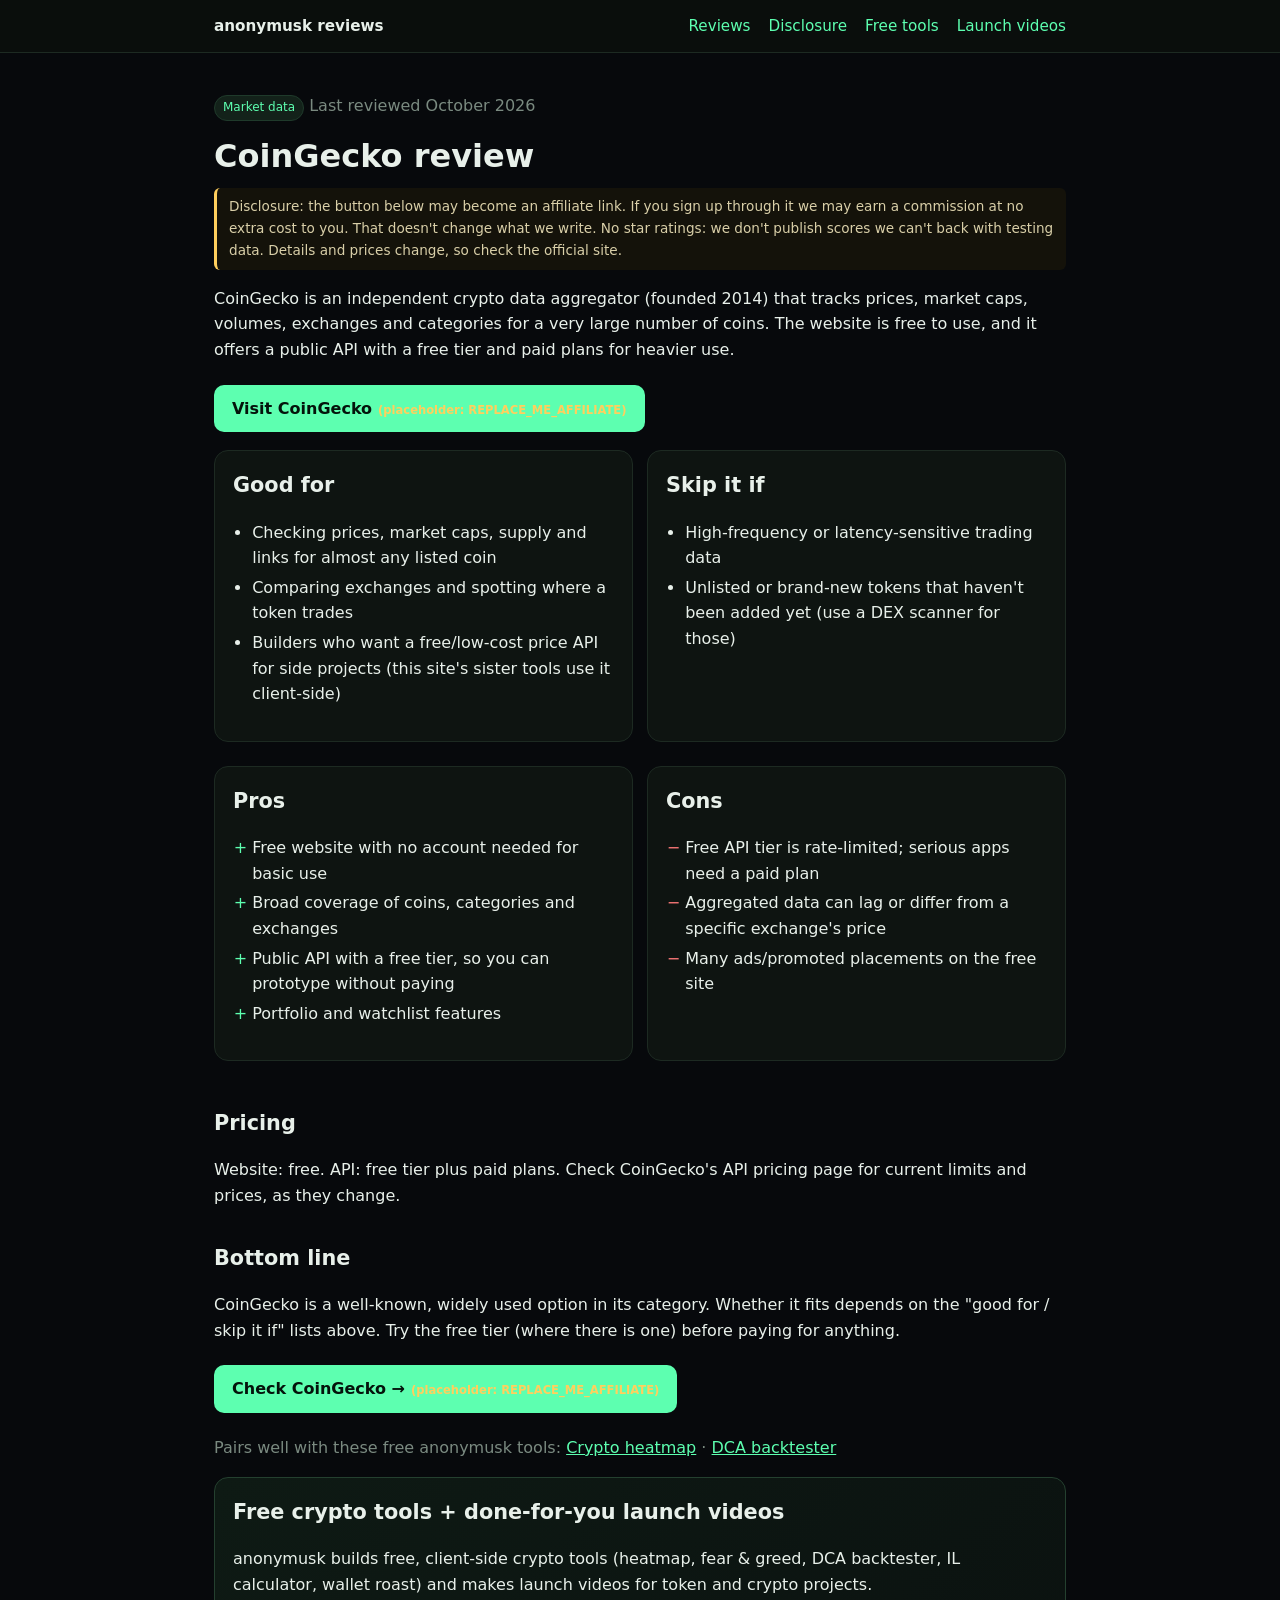
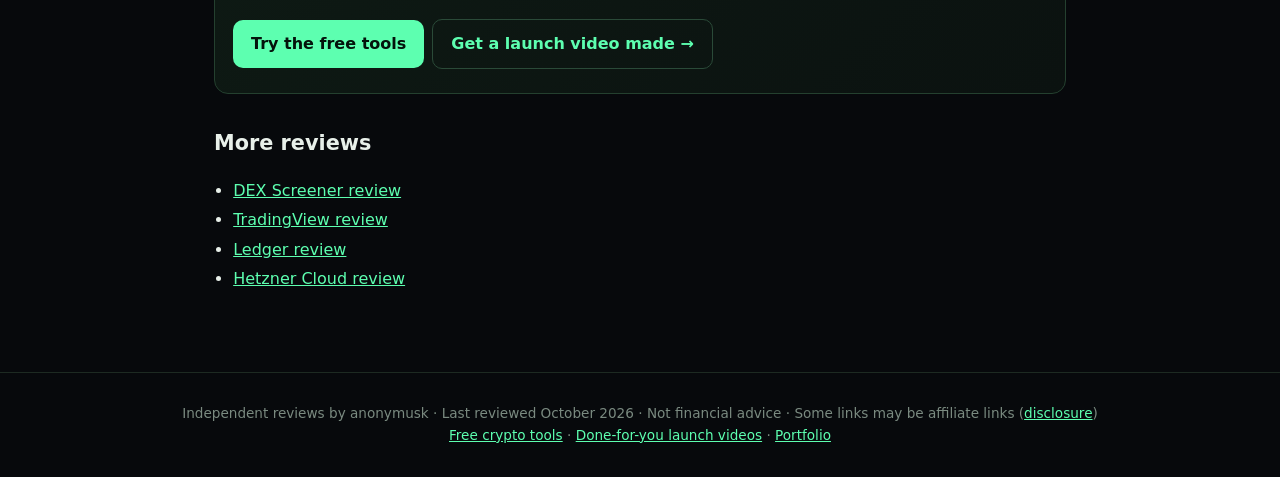
==== coingecko.html @ a6cdf736 "Crypto tool review site: 5 reviews (CoinGecko, DEX Screener, TradingView, Ledger, Hetzner), affiliat" ====
<!doctype html><html lang="en"><head><meta charset="utf-8"><meta name="viewport" content="width=device-width,initial-scale=1">
<title>CoinGecko Review (2026): Free Crypto Price Data &amp; API — Who It&#x27;s For</title><meta name="description" content="Honest CoinGecko review: what the free site and API are good for, the limits, and alternatives. No fake ratings."><link rel="canonical" href="https://anonymusk7.github.io/anonymusk-reviews/coingecko.html">
<meta property="og:title" content="CoinGecko Review (2026): Free Crypto Price Data &amp; API — Who It&#x27;s For"><meta property="og:description" content="Honest CoinGecko review: what the free site and API are good for, the limits, and alternatives. No fake ratings."><meta property="og:type" content="website"><meta property="og:url" content="https://anonymusk7.github.io/anonymusk-reviews/coingecko.html">
<meta name="twitter:card" content="summary"><link rel="stylesheet" href="style.css"><script src="affiliates.js" defer></script><script type="application/ld+json">{"@context": "https://schema.org", "@type": "Article", "headline": "CoinGecko Review (2026): Free Crypto Price Data & API \u2014 Who It's For", "description": "Honest CoinGecko review: what the free site and API are good for, the limits, and alternatives. No fake ratings.", "about": {"@type": "SoftwareApplication", "name": "CoinGecko", "url": "https://www.coingecko.com/"}, "author": {"@type": "Organization", "name": "anonymusk"}, "dateModified": "2026-10-17"}</script></head><body>
<header class="top"><nav><a class="brand" href="index.html">anonymusk reviews</a><a href="index.html#reviews">Reviews</a><a href="disclosure.html">Disclosure</a><a href="https://anonymusk7.github.io/anonymusk-tools/">Free tools</a><a href="https://anonymusk7.github.io/anonymusk-tools/service.html">Launch videos</a></nav></header>
<main><p><span class="tag">Market data</span> <span class="muted">Last reviewed October 2026</span></p>
<h1>CoinGecko review</h1>
<p class="disclose">Disclosure: the button below may become an affiliate link. If you sign up through it we may earn a commission at no extra cost to you. That doesn't change what we write. No star ratings: we don't publish scores we can't back with testing data. Details and prices change, so check the official site.</p>
<p>CoinGecko is an independent crypto data aggregator (founded 2014) that tracks prices, market caps, volumes, exchanges and categories for a very large number of coins. The website is free to use, and it offers a public API with a free tier and paid plans for heavier use.</p><a class="btn" data-aff="coingecko" href="https://www.coingecko.com/" rel="noopener" target="_blank">Visit CoinGecko<span class="ph">(placeholder: REPLACE_ME_AFFILIATE)</span></a>
<div class="cols"><div class="card"><h2 style="margin-top:0">Good for</h2><ul><li>Checking prices, market caps, supply and links for almost any listed coin</li><li>Comparing exchanges and spotting where a token trades</li><li>Builders who want a free/low-cost price API for side projects (this site&#x27;s sister tools use it client-side)</li></ul></div>
<div class="card"><h2 style="margin-top:0">Skip it if</h2><ul><li>High-frequency or latency-sensitive trading data</li><li>Unlisted or brand-new tokens that haven&#x27;t been added yet (use a DEX scanner for those)</li></ul></div></div>
<div class="cols"><div class="card pro"><h2 style="margin-top:0">Pros</h2><ul><li>Free website with no account needed for basic use</li><li>Broad coverage of coins, categories and exchanges</li><li>Public API with a free tier, so you can prototype without paying</li><li>Portfolio and watchlist features</li></ul></div>
<div class="card con"><h2 style="margin-top:0">Cons</h2><ul><li>Free API tier is rate-limited; serious apps need a paid plan</li><li>Aggregated data can lag or differ from a specific exchange&#x27;s price</li><li>Many ads/promoted placements on the free site</li></ul></div></div>
<h2>Pricing</h2><p>Website: free. API: free tier plus paid plans. Check CoinGecko&#x27;s API pricing page for current limits and prices, as they change.</p>
<h2>Bottom line</h2><p>CoinGecko is a well-known, widely used option in its category. Whether it fits depends on the "good for / skip it if" lists above. Try the free tier (where there is one) before paying for anything.</p>
<a class="btn" data-aff="coingecko" href="https://www.coingecko.com/" rel="noopener" target="_blank">Check CoinGecko →<span class="ph">(placeholder: REPLACE_ME_AFFILIATE)</span></a>
<p class="muted">Pairs well with these free anonymusk tools: <a href="https://anonymusk7.github.io/anonymusk-tools/crypto-heatmap.html">Crypto heatmap</a> · <a href="https://anonymusk7.github.io/anonymusk-tools/dca-backtester.html">DCA backtester</a></p>
<div class="card cta"><h2 style="margin-top:0">Free crypto tools + done-for-you launch videos</h2>
<p>anonymusk builds free, client-side crypto tools (heatmap, fear &amp; greed, DCA backtester, IL calculator, wallet roast) and makes launch videos for token and crypto projects.</p>
<a class="btn" href="https://anonymusk7.github.io/anonymusk-tools/">Try the free tools</a><a class="btn alt" href="https://anonymusk7.github.io/anonymusk-tools/service.html">Get a launch video made →</a></div><h2>More reviews</h2><ul><li><a href="dexscreener.html">DEX Screener review</a></li><li><a href="tradingview.html">TradingView review</a></li><li><a href="ledger.html">Ledger review</a></li><li><a href="hetzner.html">Hetzner Cloud review</a></li></ul></main>
<footer>Independent reviews by anonymusk · Last reviewed October 2026 · Not financial advice · Some links may be affiliate links (<a href="disclosure.html">disclosure</a>)<br>
<a href="https://anonymusk7.github.io/anonymusk-tools/">Free crypto tools</a> · <a href="https://anonymusk7.github.io/anonymusk-tools/service.html">Done-for-you launch videos</a> · <a href="https://anonymusk7.github.io/anonymusk/">Portfolio</a></footer></body></html>
---- style.css ----
*{box-sizing:border-box}body{margin:0;background:#07090c;color:#e8f0ea;font:16px/1.6 Inter,system-ui,-apple-system,sans-serif}
a{color:#5dffb0}main{max-width:900px;margin:auto;padding:24px}header.top{border-bottom:1px solid #1d2a22;background:#0a0e0c}
header.top nav{max-width:900px;margin:auto;padding:14px 24px;display:flex;gap:18px;flex-wrap:wrap;align-items:center}
header.top .brand{font-weight:800;color:#e8f0ea;text-decoration:none;margin-right:auto}header.top nav a{text-decoration:none;font-size:.95rem}
h1{font-size:2rem;line-height:1.2;margin:.3em 0}h2{margin-top:1.6em;font-size:1.3rem}.muted{color:#7a8a80}
.card{background:#0e1411;border:1px solid #1d2a22;border-radius:14px;padding:18px;margin:12px 0}
.grid{display:grid;grid-template-columns:repeat(auto-fill,minmax(260px,1fr));gap:14px}.grid .card{margin:0}
.card h3{margin:.2em 0}.tag{display:inline-block;font-size:.75rem;padding:2px 8px;border-radius:99px;background:#13221a;color:#5dffb0;border:1px solid #1f3a2b}
.btn{display:inline-block;background:#5dffb0;color:#04130b;font-weight:800;padding:11px 18px;border-radius:10px;text-decoration:none;margin:6px 8px 6px 0}
.btn.alt{background:transparent;color:#5dffb0;border:1px solid #2a4a38}.cols{display:grid;grid-template-columns:1fr 1fr;gap:14px}
@media(max-width:640px){.cols{grid-template-columns:1fr}h1{font-size:1.6rem}}
ul{padding-left:1.2em}li{margin:.25em 0}.pro li::marker{content:"+ ";color:#5dffb0}.con li::marker{content:"− ";color:#ff7a7a}
.disclose{font-size:.85rem;border-left:3px solid #ffcf5d;padding:8px 12px;background:#14120a;border-radius:6px;color:#d9cfa8}
.ph{font-size:.72rem;color:#ffcf5d;margin-left:6px}.cta{background:linear-gradient(135deg,#0e1a14,#0b1210);border:1px solid #24402f}
footer{text-align:center;padding:30px;color:#7a8a80;font-size:.85rem;border-top:1px solid #1d2a22;margin-top:40px}
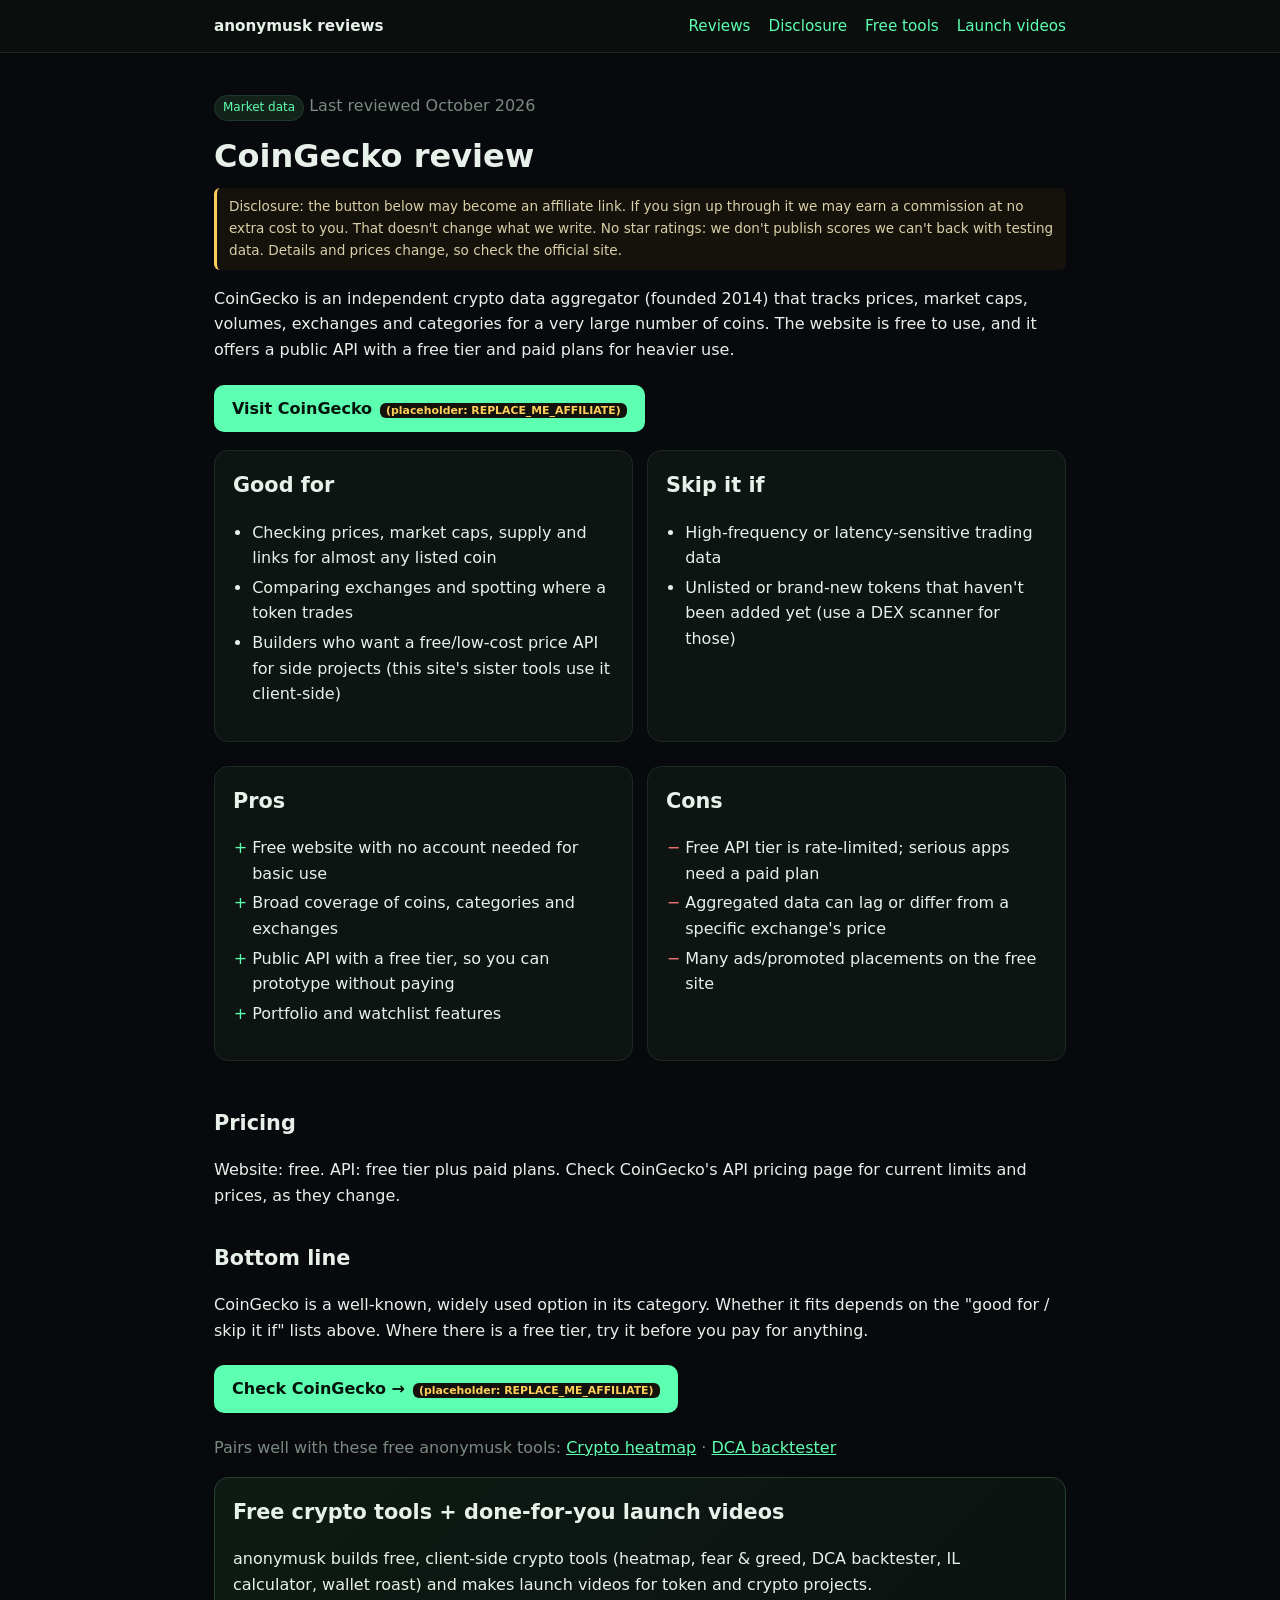
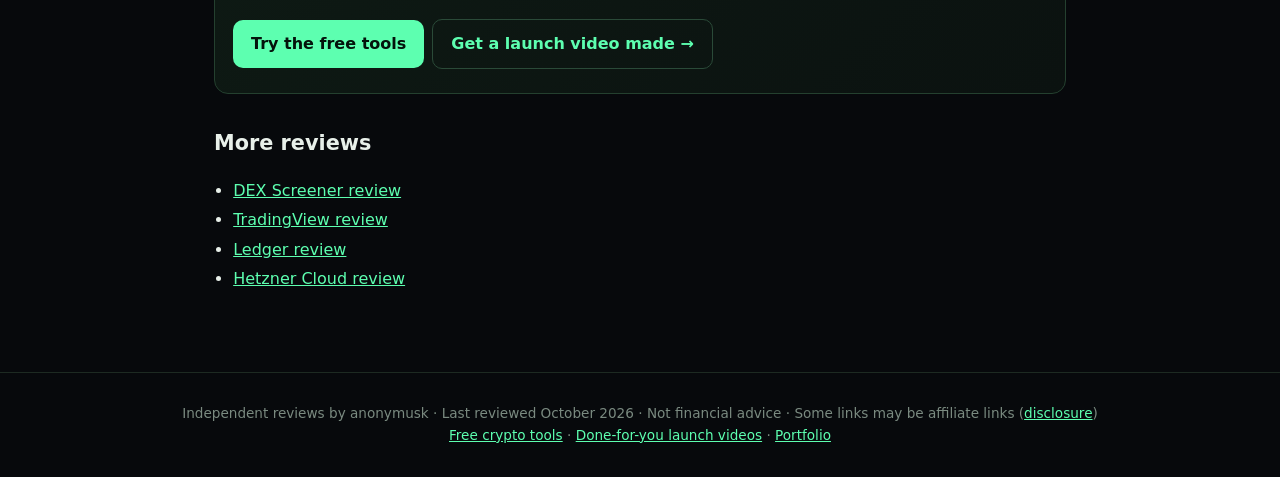
==== commit 9db98410: "readable placeholder tag, wording" ====
--- a/coingecko.html
+++ b/coingecko.html
@@ -12,7 +12,7 @@
 <div class="cols"><div class="card pro"><h2 style="margin-top:0">Pros</h2><ul><li>Free website with no account needed for basic use</li><li>Broad coverage of coins, categories and exchanges</li><li>Public API with a free tier, so you can prototype without paying</li><li>Portfolio and watchlist features</li></ul></div>
 <div class="card con"><h2 style="margin-top:0">Cons</h2><ul><li>Free API tier is rate-limited; serious apps need a paid plan</li><li>Aggregated data can lag or differ from a specific exchange&#x27;s price</li><li>Many ads/promoted placements on the free site</li></ul></div></div>
 <h2>Pricing</h2><p>Website: free. API: free tier plus paid plans. Check CoinGecko&#x27;s API pricing page for current limits and prices, as they change.</p>
-<h2>Bottom line</h2><p>CoinGecko is a well-known, widely used option in its category. Whether it fits depends on the "good for / skip it if" lists above. Try the free tier (where there is one) before paying for anything.</p>
+<h2>Bottom line</h2><p>CoinGecko is a well-known, widely used option in its category. Whether it fits depends on the "good for / skip it if" lists above. Where there is a free tier, try it before you pay for anything.</p>
 <a class="btn" data-aff="coingecko" href="https://www.coingecko.com/" rel="noopener" target="_blank">Check CoinGecko →<span class="ph">(placeholder: REPLACE_ME_AFFILIATE)</span></a>
 <p class="muted">Pairs well with these free anonymusk tools: <a href="https://anonymusk7.github.io/anonymusk-tools/crypto-heatmap.html">Crypto heatmap</a> · <a href="https://anonymusk7.github.io/anonymusk-tools/dca-backtester.html">DCA backtester</a></p>
 <div class="card cta"><h2 style="margin-top:0">Free crypto tools + done-for-you launch videos</h2>
--- a/style.css
+++ b/style.css
@@ -11,5 +11,5 @@
 @media(max-width:640px){.cols{grid-template-columns:1fr}h1{font-size:1.6rem}}
 ul{padding-left:1.2em}li{margin:.25em 0}.pro li::marker{content:"+ ";color:#5dffb0}.con li::marker{content:"− ";color:#ff7a7a}
 .disclose{font-size:.85rem;border-left:3px solid #ffcf5d;padding:8px 12px;background:#14120a;border-radius:6px;color:#d9cfa8}
-.ph{font-size:.72rem;color:#ffcf5d;margin-left:6px}.cta{background:linear-gradient(135deg,#0e1a14,#0b1210);border:1px solid #24402f}
+.ph{font-size:.68rem;color:#ffcf5d;background:#14120a;border-radius:6px;padding:1px 6px;margin-left:8px;font-weight:600}.cta{background:linear-gradient(135deg,#0e1a14,#0b1210);border:1px solid #24402f}
 footer{text-align:center;padding:30px;color:#7a8a80;font-size:.85rem;border-top:1px solid #1d2a22;margin-top:40px}
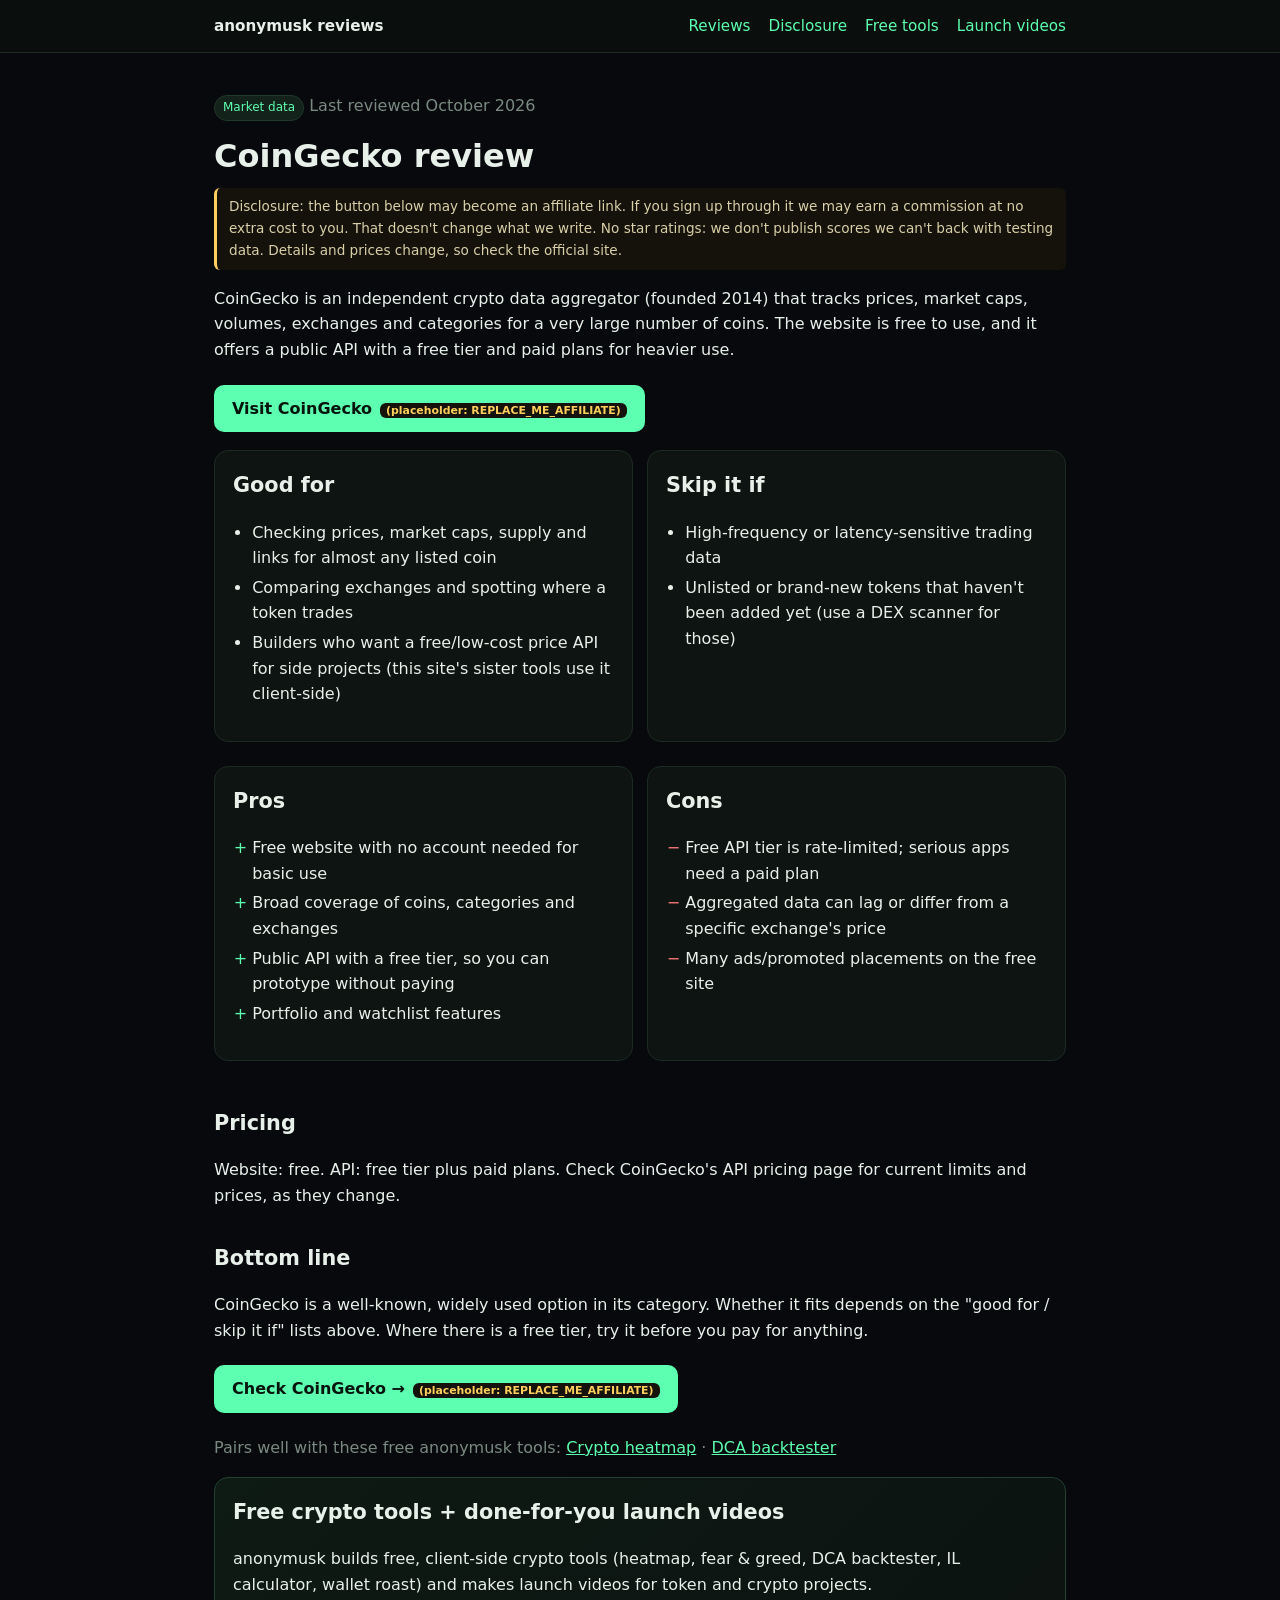
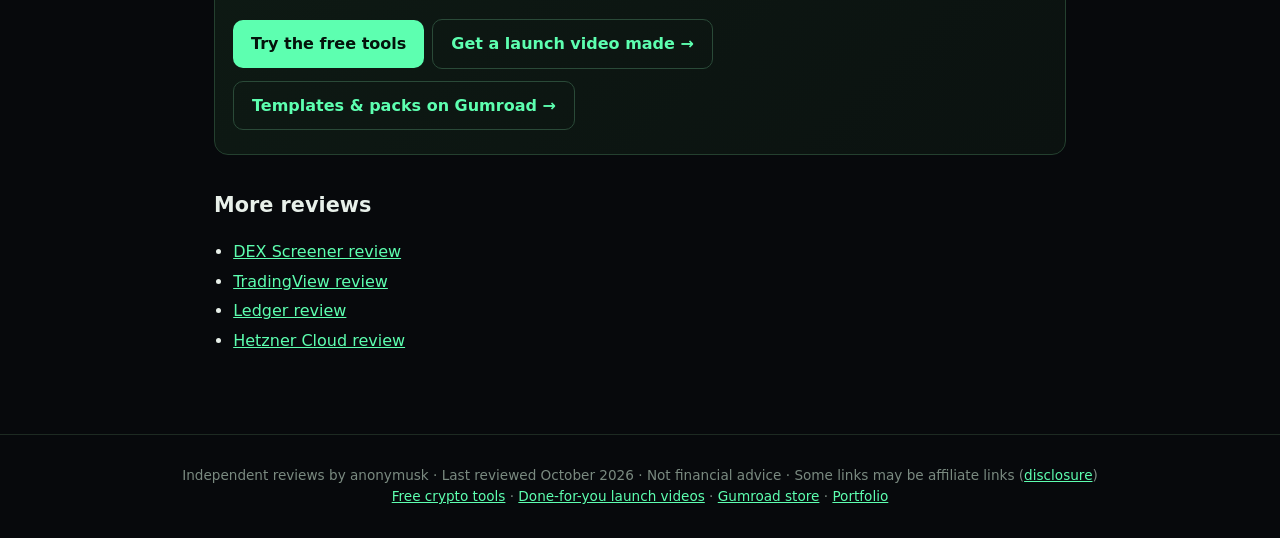
==== commit 9c4b9293: "Hetzner: mining is prohibited (per Hetzner T&C); Gumroad store cross-links; og:site_name; README bui" ====
--- a/coingecko.html
+++ b/coingecko.html
@@ -1,6 +1,6 @@
 <!doctype html><html lang="en"><head><meta charset="utf-8"><meta name="viewport" content="width=device-width,initial-scale=1">
 <title>CoinGecko Review (2026): Free Crypto Price Data &amp; API — Who It&#x27;s For</title><meta name="description" content="Honest CoinGecko review: what the free site and API are good for, the limits, and alternatives. No fake ratings."><link rel="canonical" href="https://anonymusk7.github.io/anonymusk-reviews/coingecko.html">
-<meta property="og:title" content="CoinGecko Review (2026): Free Crypto Price Data &amp; API — Who It&#x27;s For"><meta property="og:description" content="Honest CoinGecko review: what the free site and API are good for, the limits, and alternatives. No fake ratings."><meta property="og:type" content="website"><meta property="og:url" content="https://anonymusk7.github.io/anonymusk-reviews/coingecko.html">
+<meta property="og:title" content="CoinGecko Review (2026): Free Crypto Price Data &amp; API — Who It&#x27;s For"><meta property="og:description" content="Honest CoinGecko review: what the free site and API are good for, the limits, and alternatives. No fake ratings."><meta property="og:type" content="website"><meta property="og:site_name" content="anonymusk reviews"><meta property="og:url" content="https://anonymusk7.github.io/anonymusk-reviews/coingecko.html">
 <meta name="twitter:card" content="summary"><link rel="stylesheet" href="style.css"><script src="affiliates.js" defer></script><script type="application/ld+json">{"@context": "https://schema.org", "@type": "Article", "headline": "CoinGecko Review (2026): Free Crypto Price Data & API \u2014 Who It's For", "description": "Honest CoinGecko review: what the free site and API are good for, the limits, and alternatives. No fake ratings.", "about": {"@type": "SoftwareApplication", "name": "CoinGecko", "url": "https://www.coingecko.com/"}, "author": {"@type": "Organization", "name": "anonymusk"}, "dateModified": "2026-10-17"}</script></head><body>
 <header class="top"><nav><a class="brand" href="index.html">anonymusk reviews</a><a href="index.html#reviews">Reviews</a><a href="disclosure.html">Disclosure</a><a href="https://anonymusk7.github.io/anonymusk-tools/">Free tools</a><a href="https://anonymusk7.github.io/anonymusk-tools/service.html">Launch videos</a></nav></header>
 <main><p><span class="tag">Market data</span> <span class="muted">Last reviewed October 2026</span></p>
@@ -17,6 +17,6 @@
 <p class="muted">Pairs well with these free anonymusk tools: <a href="https://anonymusk7.github.io/anonymusk-tools/crypto-heatmap.html">Crypto heatmap</a> · <a href="https://anonymusk7.github.io/anonymusk-tools/dca-backtester.html">DCA backtester</a></p>
 <div class="card cta"><h2 style="margin-top:0">Free crypto tools + done-for-you launch videos</h2>
 <p>anonymusk builds free, client-side crypto tools (heatmap, fear &amp; greed, DCA backtester, IL calculator, wallet roast) and makes launch videos for token and crypto projects.</p>
-<a class="btn" href="https://anonymusk7.github.io/anonymusk-tools/">Try the free tools</a><a class="btn alt" href="https://anonymusk7.github.io/anonymusk-tools/service.html">Get a launch video made →</a></div><h2>More reviews</h2><ul><li><a href="dexscreener.html">DEX Screener review</a></li><li><a href="tradingview.html">TradingView review</a></li><li><a href="ledger.html">Ledger review</a></li><li><a href="hetzner.html">Hetzner Cloud review</a></li></ul></main>
+<a class="btn" href="https://anonymusk7.github.io/anonymusk-tools/">Try the free tools</a><a class="btn alt" href="https://anonymusk7.github.io/anonymusk-tools/service.html">Get a launch video made →</a><a class="btn alt" href="https://anonymusk.gumroad.com/">Templates &amp; packs on Gumroad →</a></div><h2>More reviews</h2><ul><li><a href="dexscreener.html">DEX Screener review</a></li><li><a href="tradingview.html">TradingView review</a></li><li><a href="ledger.html">Ledger review</a></li><li><a href="hetzner.html">Hetzner Cloud review</a></li></ul></main>
 <footer>Independent reviews by anonymusk · Last reviewed October 2026 · Not financial advice · Some links may be affiliate links (<a href="disclosure.html">disclosure</a>)<br>
-<a href="https://anonymusk7.github.io/anonymusk-tools/">Free crypto tools</a> · <a href="https://anonymusk7.github.io/anonymusk-tools/service.html">Done-for-you launch videos</a> · <a href="https://anonymusk7.github.io/anonymusk/">Portfolio</a></footer></body></html>+<a href="https://anonymusk7.github.io/anonymusk-tools/">Free crypto tools</a> · <a href="https://anonymusk7.github.io/anonymusk-tools/service.html">Done-for-you launch videos</a> · <a href="https://anonymusk.gumroad.com/">Gumroad store</a> · <a href="https://anonymusk7.github.io/anonymusk/">Portfolio</a></footer></body></html>
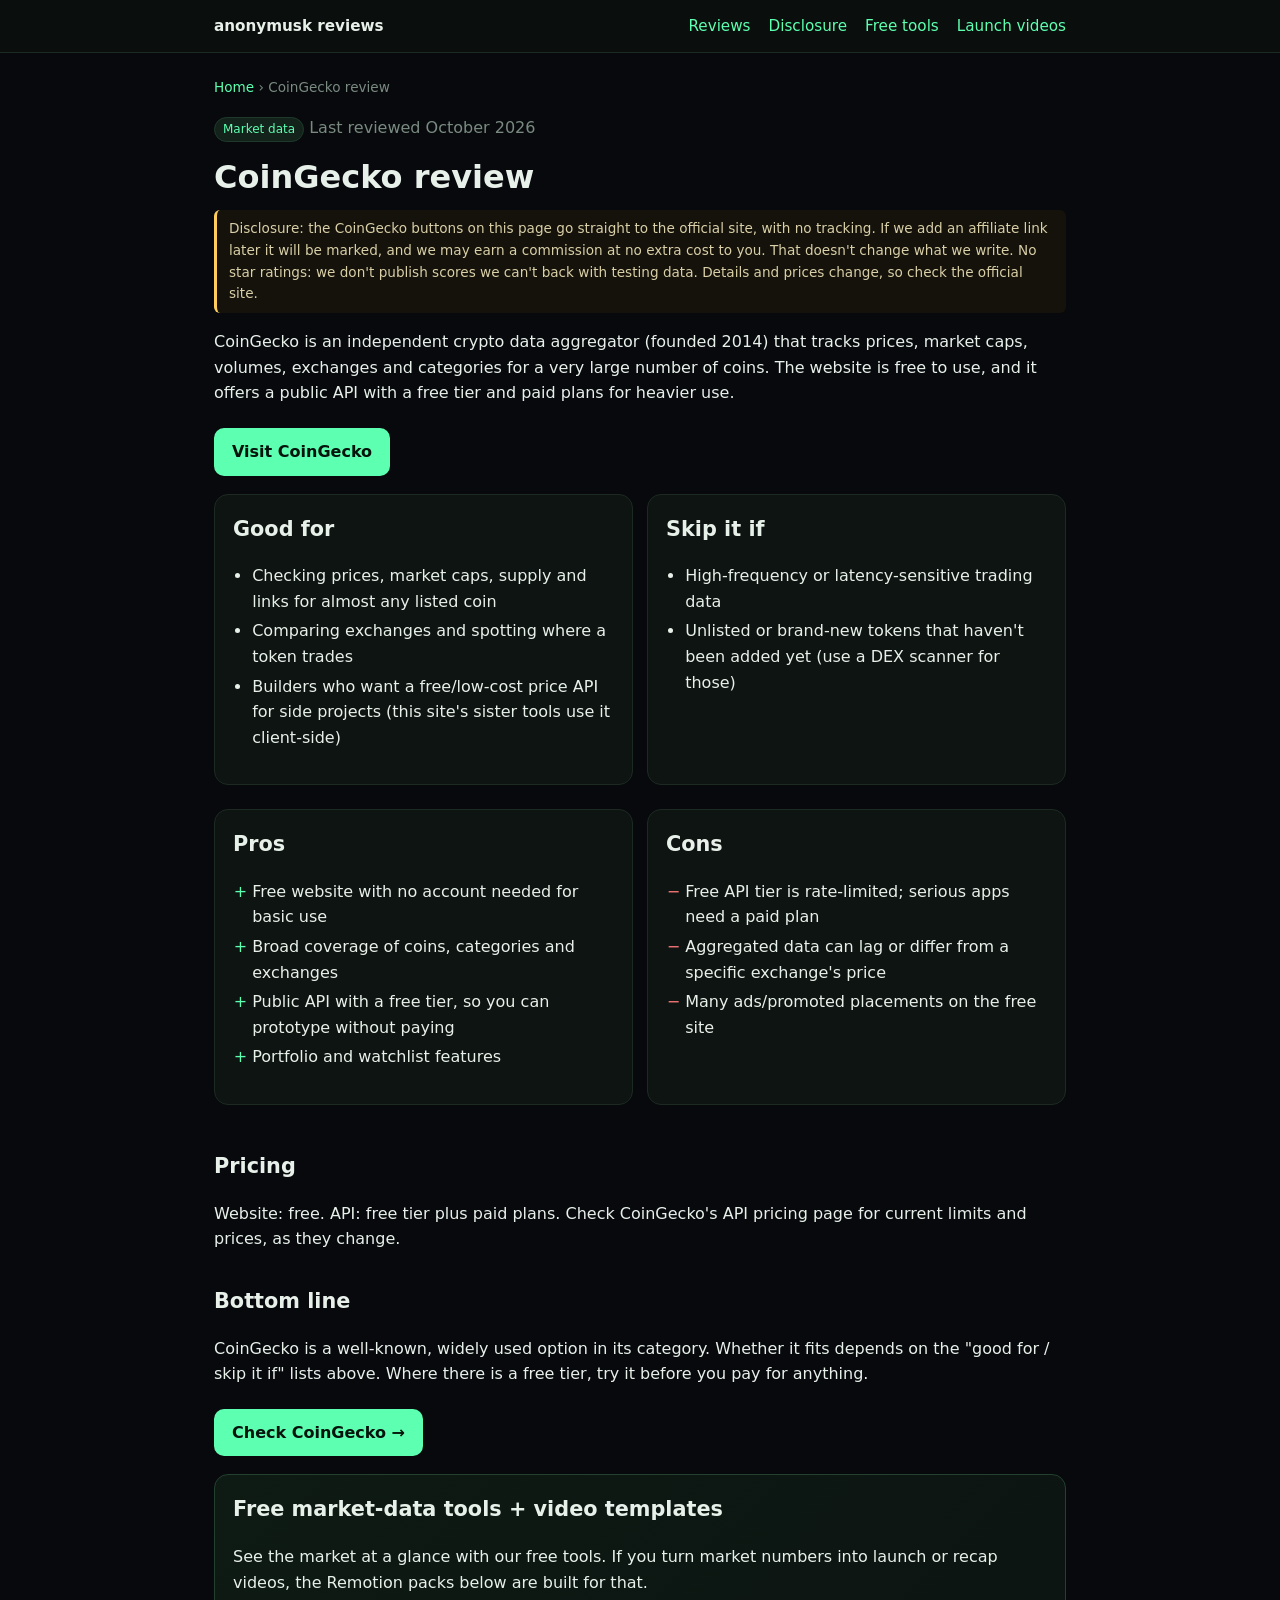
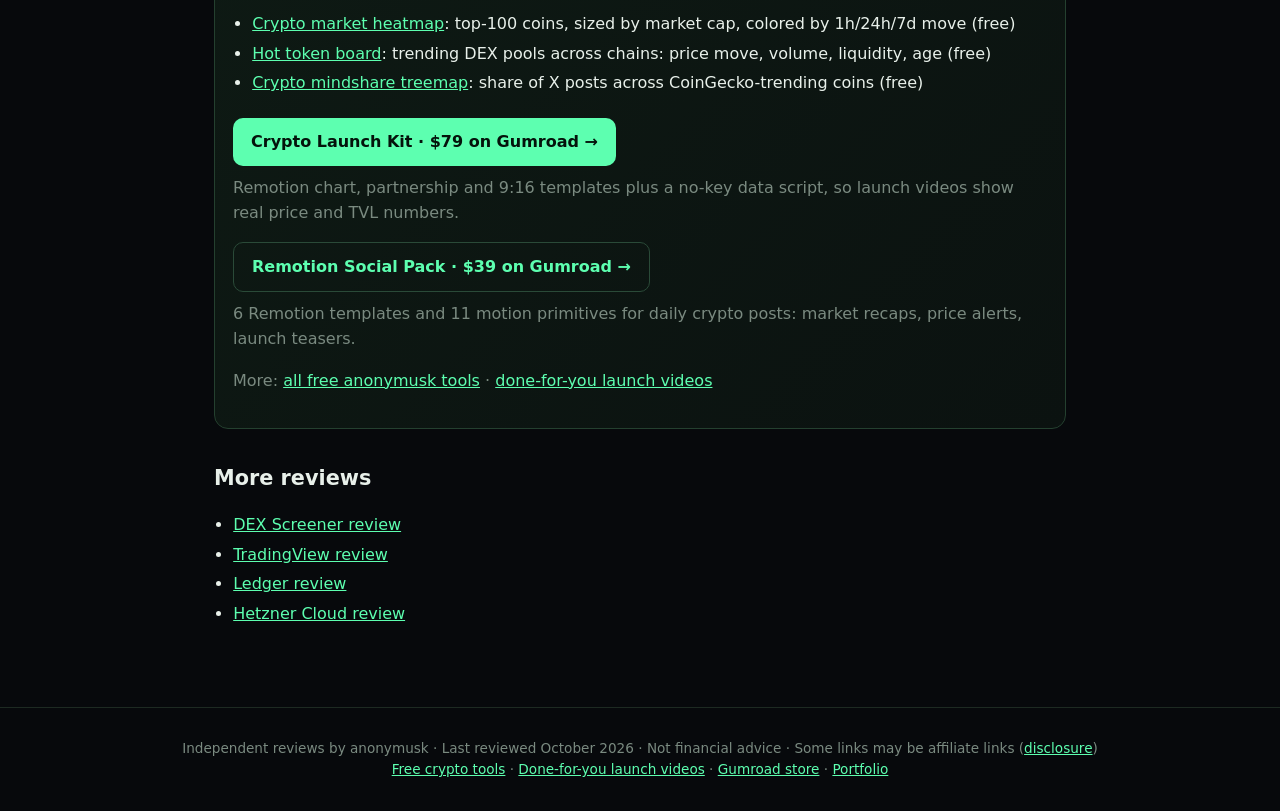
==== commit 704cf3b3: "Clean affiliate fallback (no placeholder text), per-review Gumroad/tool CTAs, og:image cards + summa" ====
--- a/coingecko.html
+++ b/coingecko.html
@@ -1,22 +1,26 @@
 <!doctype html><html lang="en"><head><meta charset="utf-8"><meta name="viewport" content="width=device-width,initial-scale=1">
 <title>CoinGecko Review (2026): Free Crypto Price Data &amp; API — Who It&#x27;s For</title><meta name="description" content="Honest CoinGecko review: what the free site and API are good for, the limits, and alternatives. No fake ratings."><link rel="canonical" href="https://anonymusk7.github.io/anonymusk-reviews/coingecko.html">
-<meta property="og:title" content="CoinGecko Review (2026): Free Crypto Price Data &amp; API — Who It&#x27;s For"><meta property="og:description" content="Honest CoinGecko review: what the free site and API are good for, the limits, and alternatives. No fake ratings."><meta property="og:type" content="website"><meta property="og:site_name" content="anonymusk reviews"><meta property="og:url" content="https://anonymusk7.github.io/anonymusk-reviews/coingecko.html">
-<meta name="twitter:card" content="summary"><link rel="stylesheet" href="style.css"><script src="affiliates.js" defer></script><script type="application/ld+json">{"@context": "https://schema.org", "@type": "Article", "headline": "CoinGecko Review (2026): Free Crypto Price Data & API \u2014 Who It's For", "description": "Honest CoinGecko review: what the free site and API are good for, the limits, and alternatives. No fake ratings.", "about": {"@type": "SoftwareApplication", "name": "CoinGecko", "url": "https://www.coingecko.com/"}, "author": {"@type": "Organization", "name": "anonymusk"}, "dateModified": "2026-10-17"}</script></head><body>
-<header class="top"><nav><a class="brand" href="index.html">anonymusk reviews</a><a href="index.html#reviews">Reviews</a><a href="disclosure.html">Disclosure</a><a href="https://anonymusk7.github.io/anonymusk-tools/">Free tools</a><a href="https://anonymusk7.github.io/anonymusk-tools/service.html">Launch videos</a></nav></header>
-<main><p><span class="tag">Market data</span> <span class="muted">Last reviewed October 2026</span></p>
+<link rel="icon" href="favicon.svg" type="image/svg+xml"><link rel="icon" href="favicon-32.png" sizes="32x32" type="image/png"><link rel="apple-touch-icon" href="apple-touch-icon.png">
+<meta property="og:title" content="CoinGecko Review (2026): Free Crypto Price Data &amp; API — Who It&#x27;s For"><meta property="og:description" content="Honest CoinGecko review: what the free site and API are good for, the limits, and alternatives. No fake ratings."><meta property="og:type" content="article"><meta property="og:site_name" content="anonymusk reviews"><meta property="og:url" content="https://anonymusk7.github.io/anonymusk-reviews/coingecko.html">
+<meta property="og:image" content="https://anonymusk7.github.io/anonymusk-reviews/og-coingecko.png"><meta property="og:image:width" content="1200"><meta property="og:image:height" content="630"><meta property="og:image:type" content="image/png"><meta property="og:image:alt" content="CoinGecko review on anonymusk reviews"><meta property="article:published_time" content="2026-10-17"><meta property="article:modified_time" content="2026-10-17">
+<meta name="twitter:card" content="summary_large_image"><meta name="twitter:title" content="CoinGecko Review (2026): Free Crypto Price Data &amp; API — Who It&#x27;s For"><meta name="twitter:description" content="Honest CoinGecko review: what the free site and API are good for, the limits, and alternatives. No fake ratings."><meta name="twitter:image" content="https://anonymusk7.github.io/anonymusk-reviews/og-coingecko.png"><meta name="twitter:image:alt" content="CoinGecko review on anonymusk reviews">
+<link rel="stylesheet" href="style.css"><script src="affiliates.js" defer></script><script type="application/ld+json">{"@context": "https://schema.org", "@graph": [{"@type": "Article", "@id": "https://anonymusk7.github.io/anonymusk-reviews/coingecko.html#article", "headline": "CoinGecko Review (2026): Free Crypto Price Data & API — Who It's For", "description": "Honest CoinGecko review: what the free site and API are good for, the limits, and alternatives. No fake ratings.", "image": {"@type": "ImageObject", "url": "https://anonymusk7.github.io/anonymusk-reviews/og-coingecko.png", "width": 1200, "height": 630}, "datePublished": "2026-10-17", "dateModified": "2026-10-17", "author": {"@type": "Organization", "name": "anonymusk", "url": "https://anonymusk7.github.io/anonymusk-reviews/"}, "publisher": {"@type": "Organization", "@id": "https://anonymusk7.github.io/anonymusk-reviews/#org", "name": "anonymusk", "url": "https://anonymusk7.github.io/anonymusk-reviews/", "logo": {"@type": "ImageObject", "url": "https://anonymusk7.github.io/anonymusk-reviews/logo.png", "width": 512, "height": 512}, "sameAs": ["https://x.com/aloo51523593330", "https://github.com/anonymusk7"]}, "mainEntityOfPage": {"@type": "WebPage", "@id": "https://anonymusk7.github.io/anonymusk-reviews/coingecko.html"}, "about": {"@type": "SoftwareApplication", "name": "CoinGecko", "url": "https://www.coingecko.com/"}, "inLanguage": "en"}, {"@type": "BreadcrumbList", "itemListElement": [{"@type": "ListItem", "position": 1, "name": "Home", "item": "https://anonymusk7.github.io/anonymusk-reviews/"}, {"@type": "ListItem", "position": 2, "name": "CoinGecko review", "item": "https://anonymusk7.github.io/anonymusk-reviews/coingecko.html"}]}]}</script></head><body>
+<a class="skip" href="#main">Skip to content</a>
+<header class="top"><nav aria-label="Main"><a class="brand" href="./">anonymusk reviews</a><a href="./#reviews">Reviews</a><a href="disclosure.html">Disclosure</a><a href="https://anonymusk7.github.io/anonymusk-tools/">Free tools</a><a href="https://anonymusk7.github.io/anonymusk-tools/service.html">Launch videos</a></nav></header>
+<main id="main"><nav class="crumbs" aria-label="Breadcrumb"><a href="./">Home</a> › <span aria-current="page">CoinGecko review</span></nav>
+<p><span class="tag">Market data</span> <span class="muted">Last reviewed October 2026</span></p>
 <h1>CoinGecko review</h1>
-<p class="disclose">Disclosure: the button below may become an affiliate link. If you sign up through it we may earn a commission at no extra cost to you. That doesn't change what we write. No star ratings: we don't publish scores we can't back with testing data. Details and prices change, so check the official site.</p>
-<p>CoinGecko is an independent crypto data aggregator (founded 2014) that tracks prices, market caps, volumes, exchanges and categories for a very large number of coins. The website is free to use, and it offers a public API with a free tier and paid plans for heavier use.</p><a class="btn" data-aff="coingecko" href="https://www.coingecko.com/" rel="noopener" target="_blank">Visit CoinGecko<span class="ph">(placeholder: REPLACE_ME_AFFILIATE)</span></a>
-<div class="cols"><div class="card"><h2 style="margin-top:0">Good for</h2><ul><li>Checking prices, market caps, supply and links for almost any listed coin</li><li>Comparing exchanges and spotting where a token trades</li><li>Builders who want a free/low-cost price API for side projects (this site&#x27;s sister tools use it client-side)</li></ul></div>
-<div class="card"><h2 style="margin-top:0">Skip it if</h2><ul><li>High-frequency or latency-sensitive trading data</li><li>Unlisted or brand-new tokens that haven&#x27;t been added yet (use a DEX scanner for those)</li></ul></div></div>
-<div class="cols"><div class="card pro"><h2 style="margin-top:0">Pros</h2><ul><li>Free website with no account needed for basic use</li><li>Broad coverage of coins, categories and exchanges</li><li>Public API with a free tier, so you can prototype without paying</li><li>Portfolio and watchlist features</li></ul></div>
-<div class="card con"><h2 style="margin-top:0">Cons</h2><ul><li>Free API tier is rate-limited; serious apps need a paid plan</li><li>Aggregated data can lag or differ from a specific exchange&#x27;s price</li><li>Many ads/promoted placements on the free site</li></ul></div></div>
+<p class="disclose">Disclosure: the CoinGecko buttons on this page go straight to the official site, with no tracking. If we add an affiliate link later it will be marked, and we may earn a commission at no extra cost to you. That doesn't change what we write. No star ratings: we don't publish scores we can't back with testing data. Details and prices change, so check the official site.</p>
+<p>CoinGecko is an independent crypto data aggregator (founded 2014) that tracks prices, market caps, volumes, exchanges and categories for a very large number of coins. The website is free to use, and it offers a public API with a free tier and paid plans for heavier use.</p><a class="btn" data-aff="coingecko" href="https://www.coingecko.com/" rel="noopener" target="_blank">Visit CoinGecko<span class="sr-only"> (opens in new tab)</span></a>
+<div class="cols"><div class="card"><h2>Good for</h2><ul><li>Checking prices, market caps, supply and links for almost any listed coin</li><li>Comparing exchanges and spotting where a token trades</li><li>Builders who want a free/low-cost price API for side projects (this site&#x27;s sister tools use it client-side)</li></ul></div>
+<div class="card"><h2>Skip it if</h2><ul><li>High-frequency or latency-sensitive trading data</li><li>Unlisted or brand-new tokens that haven&#x27;t been added yet (use a DEX scanner for those)</li></ul></div></div>
+<div class="cols"><div class="card pro"><h2>Pros</h2><ul><li>Free website with no account needed for basic use</li><li>Broad coverage of coins, categories and exchanges</li><li>Public API with a free tier, so you can prototype without paying</li><li>Portfolio and watchlist features</li></ul></div>
+<div class="card con"><h2>Cons</h2><ul><li>Free API tier is rate-limited; serious apps need a paid plan</li><li>Aggregated data can lag or differ from a specific exchange&#x27;s price</li><li>Many ads/promoted placements on the free site</li></ul></div></div>
 <h2>Pricing</h2><p>Website: free. API: free tier plus paid plans. Check CoinGecko&#x27;s API pricing page for current limits and prices, as they change.</p>
 <h2>Bottom line</h2><p>CoinGecko is a well-known, widely used option in its category. Whether it fits depends on the "good for / skip it if" lists above. Where there is a free tier, try it before you pay for anything.</p>
-<a class="btn" data-aff="coingecko" href="https://www.coingecko.com/" rel="noopener" target="_blank">Check CoinGecko →<span class="ph">(placeholder: REPLACE_ME_AFFILIATE)</span></a>
-<p class="muted">Pairs well with these free anonymusk tools: <a href="https://anonymusk7.github.io/anonymusk-tools/crypto-heatmap.html">Crypto heatmap</a> · <a href="https://anonymusk7.github.io/anonymusk-tools/dca-backtester.html">DCA backtester</a></p>
-<div class="card cta"><h2 style="margin-top:0">Free crypto tools + done-for-you launch videos</h2>
-<p>anonymusk builds free, client-side crypto tools (heatmap, fear &amp; greed, DCA backtester, IL calculator, wallet roast) and makes launch videos for token and crypto projects.</p>
-<a class="btn" href="https://anonymusk7.github.io/anonymusk-tools/">Try the free tools</a><a class="btn alt" href="https://anonymusk7.github.io/anonymusk-tools/service.html">Get a launch video made →</a><a class="btn alt" href="https://anonymusk.gumroad.com/">Templates &amp; packs on Gumroad →</a></div><h2>More reviews</h2><ul><li><a href="dexscreener.html">DEX Screener review</a></li><li><a href="tradingview.html">TradingView review</a></li><li><a href="ledger.html">Ledger review</a></li><li><a href="hetzner.html">Hetzner Cloud review</a></li></ul></main>
+<a class="btn" data-aff="coingecko" href="https://www.coingecko.com/" rel="noopener" target="_blank">Check CoinGecko →<span class="sr-only"> (opens in new tab)</span></a>
+<div class="card cta"><h2>Free market-data tools + video templates</h2><p>See the market at a glance with our free tools. If you turn market numbers into launch or recap videos, the Remotion packs below are built for that.</p>
+<ul><li><a href="https://anonymusk7.github.io/anonymusk-tools/crypto-heatmap.html">Crypto market heatmap</a>: top-100 coins, sized by market cap, colored by 1h/24h/7d move (free)</li><li><a href="https://anonymusk7.github.io/anonymusk-tools/trending.html">Hot token board</a>: trending DEX pools across chains: price move, volume, liquidity, age (free)</li><li><a href="https://anonymusk7.github.io/anonymusk-tools/mindshare.html">Crypto mindshare treemap</a>: share of X posts across CoinGecko-trending coins (free)</li></ul><div class="prod"><a class="btn" href="https://anonymusk.gumroad.com/l/ksgvlu">Crypto Launch Kit · $79 on Gumroad →</a><p class="muted">Remotion chart, partnership and 9:16 templates plus a no-key data script, so launch videos show real price and TVL numbers.</p></div><div class="prod"><a class="btn alt" href="https://anonymusk.gumroad.com/l/jwpkty">Remotion Social Pack · $39 on Gumroad →</a><p class="muted">6 Remotion templates and 11 motion primitives for daily crypto posts: market recaps, price alerts, launch teasers.</p></div>
+<p class="muted">More: <a href="https://anonymusk7.github.io/anonymusk-tools/">all free anonymusk tools</a> · <a href="https://anonymusk7.github.io/anonymusk-tools/service.html">done-for-you launch videos</a></p></div><h2>More reviews</h2><ul><li><a href="dexscreener.html">DEX Screener review</a></li><li><a href="tradingview.html">TradingView review</a></li><li><a href="ledger.html">Ledger review</a></li><li><a href="hetzner.html">Hetzner Cloud review</a></li></ul></main>
 <footer>Independent reviews by anonymusk · Last reviewed October 2026 · Not financial advice · Some links may be affiliate links (<a href="disclosure.html">disclosure</a>)<br>
 <a href="https://anonymusk7.github.io/anonymusk-tools/">Free crypto tools</a> · <a href="https://anonymusk7.github.io/anonymusk-tools/service.html">Done-for-you launch videos</a> · <a href="https://anonymusk.gumroad.com/">Gumroad store</a> · <a href="https://anonymusk7.github.io/anonymusk/">Portfolio</a></footer></body></html>
--- a/style.css
+++ b/style.css
@@ -2,7 +2,10 @@
 a{color:#5dffb0}main{max-width:900px;margin:auto;padding:24px}header.top{border-bottom:1px solid #1d2a22;background:#0a0e0c}
 header.top nav{max-width:900px;margin:auto;padding:14px 24px;display:flex;gap:18px;flex-wrap:wrap;align-items:center}
 header.top .brand{font-weight:800;color:#e8f0ea;text-decoration:none;margin-right:auto}header.top nav a{text-decoration:none;font-size:.95rem}
-h1{font-size:2rem;line-height:1.2;margin:.3em 0}h2{margin-top:1.6em;font-size:1.3rem}.muted{color:#7a8a80}
+.skip{position:absolute;left:-9999px;top:8px;background:#5dffb0;color:#04130b;padding:8px 14px;border-radius:8px;font-weight:800;z-index:10}.skip:focus{left:8px}
+.sr-only{position:absolute;width:1px;height:1px;padding:0;margin:-1px;overflow:hidden;clip:rect(0,0,0,0);white-space:nowrap;border:0}
+h1{font-size:2rem;line-height:1.2;margin:.3em 0}h2{margin-top:1.6em;font-size:1.3rem}.card h2{margin-top:0}.muted{color:#7a8a80}
+.crumbs{font-size:.85rem;color:#7a8a80;margin:0 0 6px}.crumbs a{text-decoration:none}
 .card{background:#0e1411;border:1px solid #1d2a22;border-radius:14px;padding:18px;margin:12px 0}
 .grid{display:grid;grid-template-columns:repeat(auto-fill,minmax(260px,1fr));gap:14px}.grid .card{margin:0}
 .card h3{margin:.2em 0}.tag{display:inline-block;font-size:.75rem;padding:2px 8px;border-radius:99px;background:#13221a;color:#5dffb0;border:1px solid #1f3a2b}
@@ -11,5 +14,6 @@
 @media(max-width:640px){.cols{grid-template-columns:1fr}h1{font-size:1.6rem}}
 ul{padding-left:1.2em}li{margin:.25em 0}.pro li::marker{content:"+ ";color:#5dffb0}.con li::marker{content:"− ";color:#ff7a7a}
 .disclose{font-size:.85rem;border-left:3px solid #ffcf5d;padding:8px 12px;background:#14120a;border-radius:6px;color:#d9cfa8}
-.ph{font-size:.68rem;color:#ffcf5d;background:#14120a;border-radius:6px;padding:1px 6px;margin-left:8px;font-weight:600}.cta{background:linear-gradient(135deg,#0e1a14,#0b1210);border:1px solid #24402f}
+.aff-note{font-size:.7rem;font-weight:600;opacity:.8;margin-left:8px}.cta{background:linear-gradient(135deg,#0e1a14,#0b1210);border:1px solid #24402f}
+.prod{margin:10px 0}.prod p{margin:.2em 0 .4em}
 footer{text-align:center;padding:30px;color:#7a8a80;font-size:.85rem;border-top:1px solid #1d2a22;margin-top:40px}
